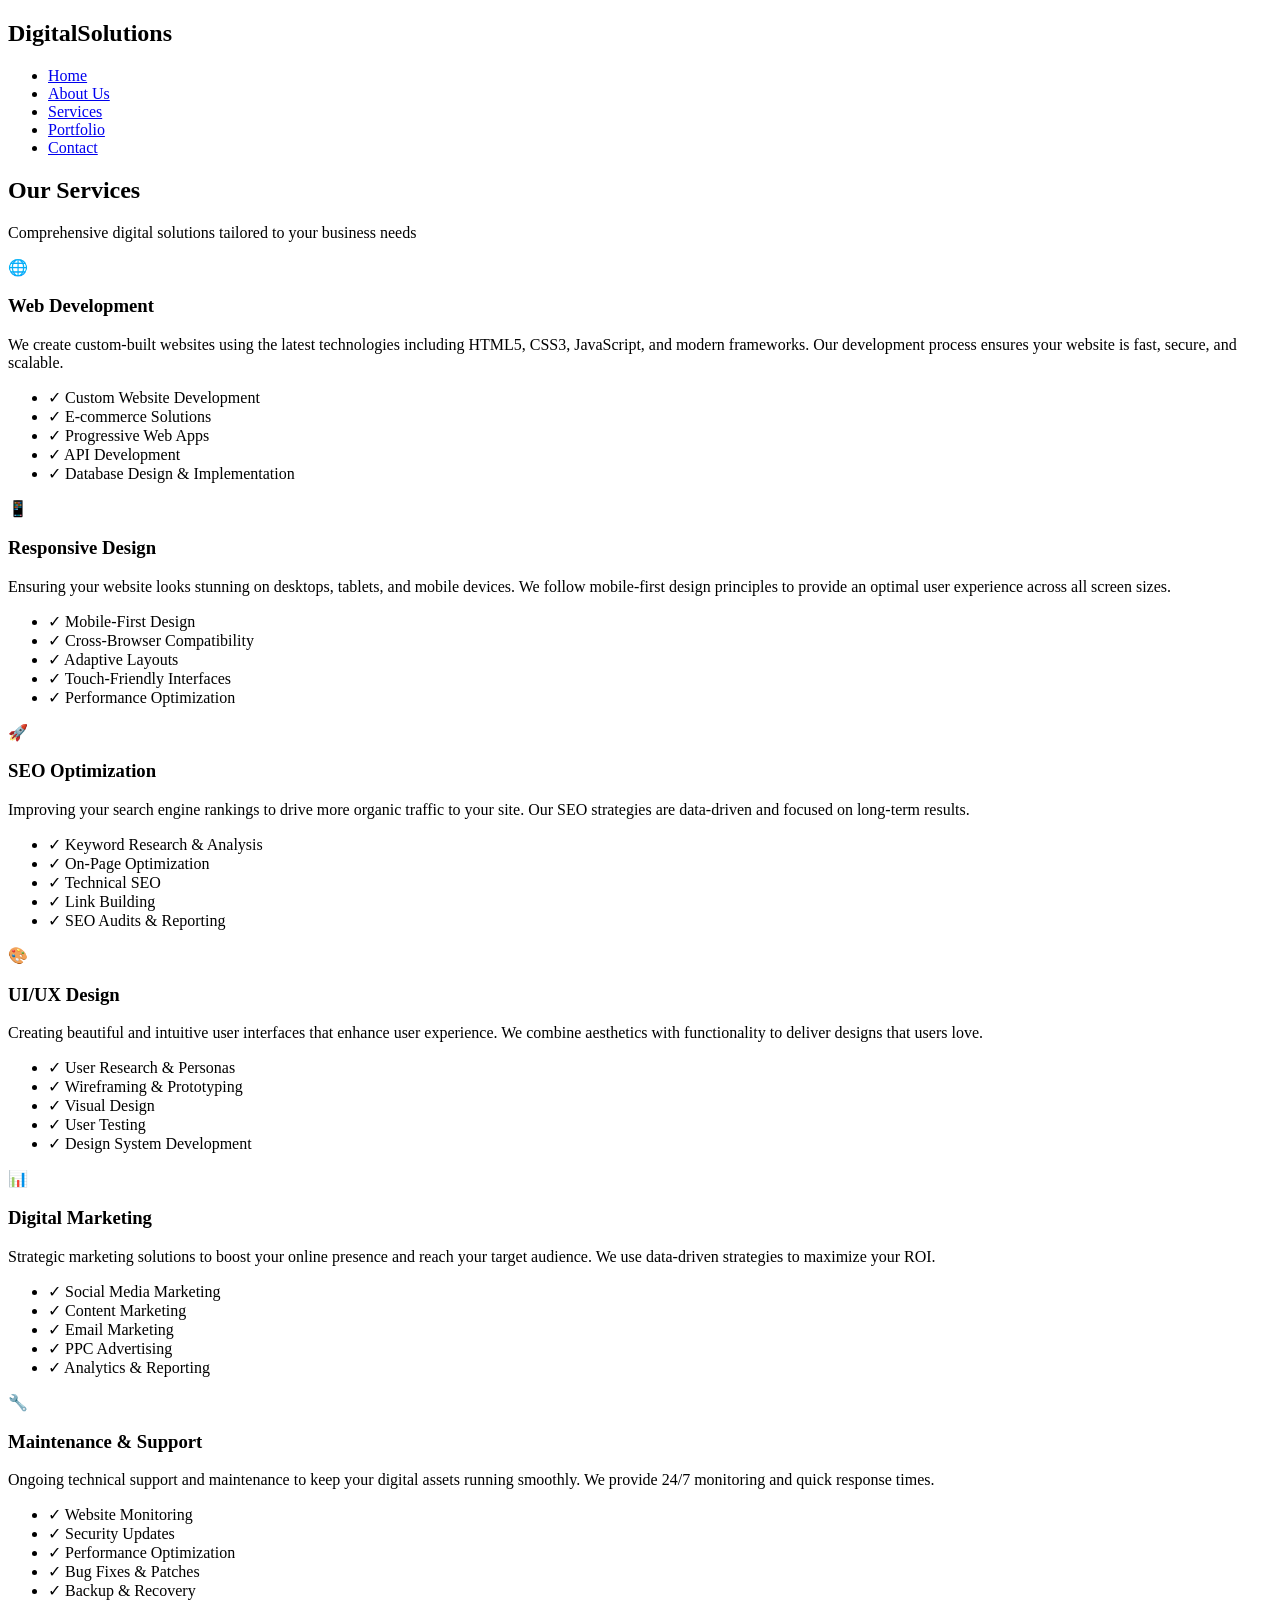
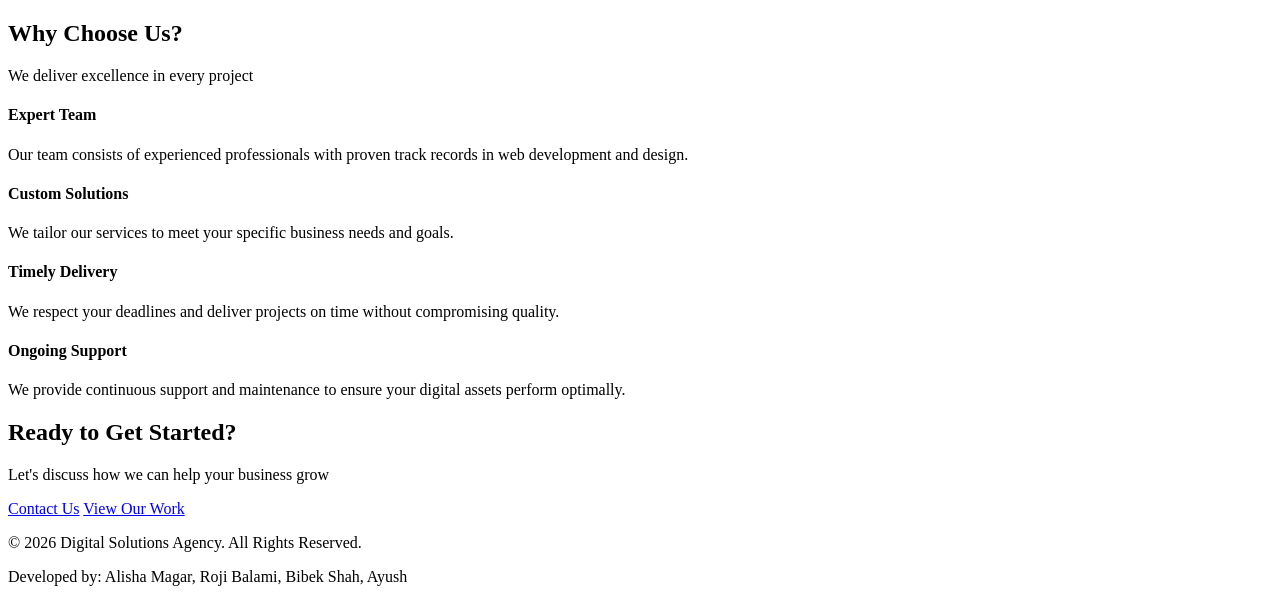
==== services.html @ 6f17cbc4 "Add files via upload" ====
<!DOCTYPE html>
<html lang="en">
<head>
    <meta charset="UTF-8">
    <meta name="viewport" content="width=device-width, initial-scale=1.0">
    <meta name="description" content="Our Services - Digital Solutions Agency">
    <title>Services | Digital Solutions Agency</title>
    <link rel="stylesheet" href="css/style.css">
</head>
<body>
    <header>
        <nav id="navbar">
            <div class="container">
                <h1 class="logo">Digital<span>Solutions</span></h1>
                <ul id="nav-links">
                    <li><a href="index.html">Home</a></li>
                    <li><a href="index.html#about">About Us</a></li>
                    <li><a href="services.html" class="active">Services</a></li>
                    <li><a href="portfolio.html">Portfolio</a></li>
                    <li><a href="index.html#contact">Contact</a></li>
                </ul>
                <div class="menu-toggle" id="mobile-menu">
                    <span class="bar"></span>
                    <span class="bar"></span>
                    <span class="bar"></span>
                </div>
            </div>
        </nav>
    </header>

    <section class="hero-small">
        <div class="container">
            <h2>Our Services</h2>
            <p>Comprehensive digital solutions tailored to your business needs</p>
        </div>
    </section>

    <section class="section">
        <div class="container">
            <div class="services-detailed">
                <div class="service-detail-card">
                    <div class="service-icon">🌐</div>
                    <h3>Web Development</h3>
                    <p>We create custom-built websites using the latest technologies including HTML5, CSS3, JavaScript, and modern frameworks. Our development process ensures your website is fast, secure, and scalable.</p>
                    <ul class="service-features">
                        <li>✓ Custom Website Development</li>
                        <li>✓ E-commerce Solutions</li>
                        <li>✓ Progressive Web Apps</li>
                        <li>✓ API Development</li>
                        <li>✓ Database Design & Implementation</li>
                    </ul>
                </div>

                <div class="service-detail-card">
                    <div class="service-icon">📱</div>
                    <h3>Responsive Design</h3>
                    <p>Ensuring your website looks stunning on desktops, tablets, and mobile devices. We follow mobile-first design principles to provide an optimal user experience across all screen sizes.</p>
                    <ul class="service-features">
                        <li>✓ Mobile-First Design</li>
                        <li>✓ Cross-Browser Compatibility</li>
                        <li>✓ Adaptive Layouts</li>
                        <li>✓ Touch-Friendly Interfaces</li>
                        <li>✓ Performance Optimization</li>
                    </ul>
                </div>

                <div class="service-detail-card">
                    <div class="service-icon">🚀</div>
                    <h3>SEO Optimization</h3>
                    <p>Improving your search engine rankings to drive more organic traffic to your site. Our SEO strategies are data-driven and focused on long-term results.</p>
                    <ul class="service-features">
                        <li>✓ Keyword Research & Analysis</li>
                        <li>✓ On-Page Optimization</li>
                        <li>✓ Technical SEO</li>
                        <li>✓ Link Building</li>
                        <li>✓ SEO Audits & Reporting</li>
                    </ul>
                </div>

                <div class="service-detail-card">
                    <div class="service-icon">🎨</div>
                    <h3>UI/UX Design</h3>
                    <p>Creating beautiful and intuitive user interfaces that enhance user experience. We combine aesthetics with functionality to deliver designs that users love.</p>
                    <ul class="service-features">
                        <li>✓ User Research & Personas</li>
                        <li>✓ Wireframing & Prototyping</li>
                        <li>✓ Visual Design</li>
                        <li>✓ User Testing</li>
                        <li>✓ Design System Development</li>
                    </ul>
                </div>

                <div class="service-detail-card">
                    <div class="service-icon">📊</div>
                    <h3>Digital Marketing</h3>
                    <p>Strategic marketing solutions to boost your online presence and reach your target audience. We use data-driven strategies to maximize your ROI.</p>
                    <ul class="service-features">
                        <li>✓ Social Media Marketing</li>
                        <li>✓ Content Marketing</li>
                        <li>✓ Email Marketing</li>
                        <li>✓ PPC Advertising</li>
                        <li>✓ Analytics & Reporting</li>
                    </ul>
                </div>

                <div class="service-detail-card">
                    <div class="service-icon">🔧</div>
                    <h3>Maintenance & Support</h3>
                    <p>Ongoing technical support and maintenance to keep your digital assets running smoothly. We provide 24/7 monitoring and quick response times.</p>
                    <ul class="service-features">
                        <li>✓ Website Monitoring</li>
                        <li>✓ Security Updates</li>
                        <li>✓ Performance Optimization</li>
                        <li>✓ Bug Fixes & Patches</li>
                        <li>✓ Backup & Recovery</li>
                    </ul>
                </div>
            </div>
        </div>
    </section>

    <section class="section bg-light">
        <div class="container">
            <div class="section-header">
                <h2>Why Choose Us?</h2>
                <p>We deliver excellence in every project</p>
            </div>
            <div class="why-choose-grid">
                <div class="why-card">
                    <h4>Expert Team</h4>
                    <p>Our team consists of experienced professionals with proven track records in web development and design.</p>
                </div>
                <div class="why-card">
                    <h4>Custom Solutions</h4>
                    <p>We tailor our services to meet your specific business needs and goals.</p>
                </div>
                <div class="why-card">
                    <h4>Timely Delivery</h4>
                    <p>We respect your deadlines and deliver projects on time without compromising quality.</p>
                </div>
                <div class="why-card">
                    <h4>Ongoing Support</h4>
                    <p>We provide continuous support and maintenance to ensure your digital assets perform optimally.</p>
                </div>
            </div>
        </div>
    </section>

    <section class="section">
        <div class="container">
            <div class="section-header">
                <h2>Ready to Get Started?</h2>
                <p>Let's discuss how we can help your business grow</p>
            </div>
            <div class="cta-buttons">
                <a href="index.html#contact" class="btn">Contact Us</a>
                <a href="portfolio.html" class="btn btn-secondary">View Our Work</a>
            </div>
        </div>
    </section>

    <footer>
        <div class="container">
            <p>&copy; 2026 Digital Solutions Agency. All Rights Reserved.</p>
            <p>Developed by: Alisha Magar, Roji Balami, Bibek Shah, Ayush</p>
        </div>
    </footer>

    <script src="js/main.js"></script>
</body>
</html>
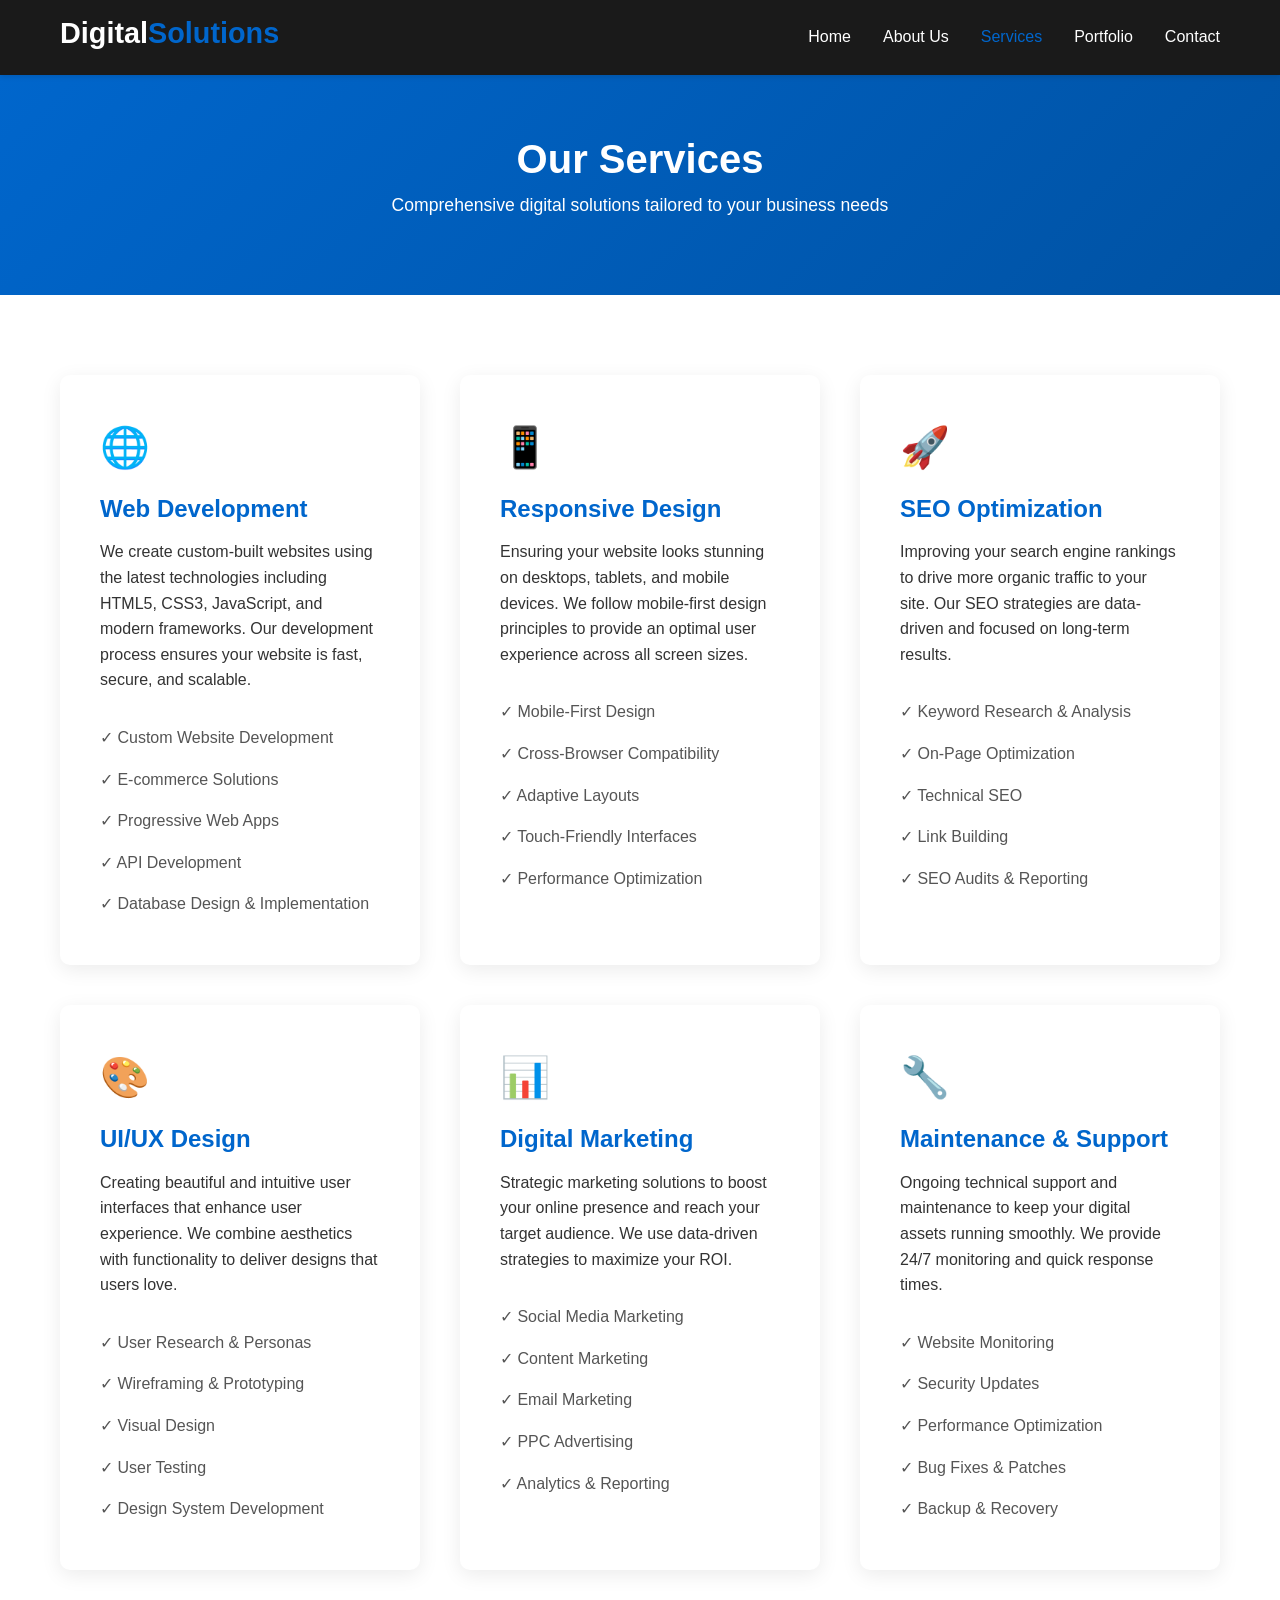
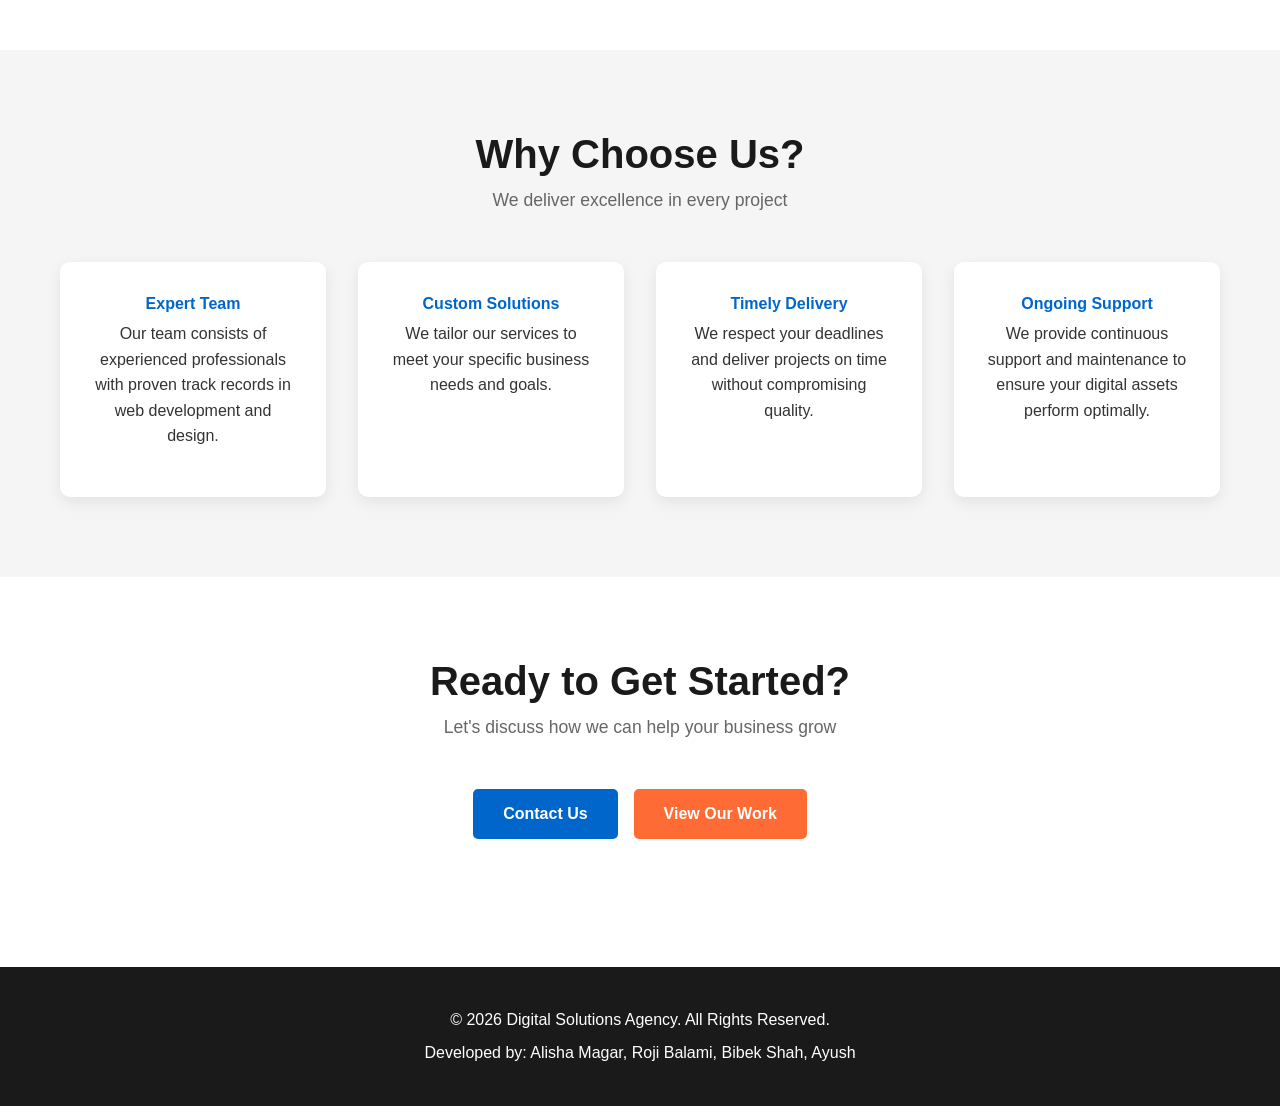
==== commit 2d1302e0: "Update services.html" ====
--- a/services.html
+++ b/services.html
@@ -5,7 +5,7 @@
     <meta name="viewport" content="width=device-width, initial-scale=1.0">
     <meta name="description" content="Our Services - Digital Solutions Agency">
     <title>Services | Digital Solutions Agency</title>
-    <link rel="stylesheet" href="css/style.css">
+    <link rel="stylesheet" href="style.css">
 </head>
 <body>
     <header>
--- a/style.css
+++ b/style.css
@@ -0,0 +1,683 @@
+/* ===== Global Styles ===== */
+* {
+    margin: 0;
+    padding: 0;
+    box-sizing: border-box;
+}
+
+:root {
+    --primary-color: #0066cc;
+    --secondary-color: #ff6b35;
+    --dark-color: #1a1a1a;
+    --light-color: #f5f5f5;
+    --text-color: #333;
+    --border-color: #ddd;
+    --transition: all 0.3s ease;
+}
+
+html {
+    scroll-behavior: smooth;
+}
+
+body {
+    font-family: 'Segoe UI', Tahoma, Geneva, Verdana, sans-serif;
+    line-height: 1.6;
+    color: var(--text-color);
+    background-color: #fff;
+}
+
+.container {
+    max-width: 1200px;
+    margin: 0 auto;
+    padding: 0 20px;
+}
+
+/* ===== Typography ===== */
+h1, h2, h3, h4, h5, h6 {
+    line-height: 1.2;
+    margin-bottom: 0.5rem;
+}
+
+h2 {
+    font-size: 2.5rem;
+    color: var(--dark-color);
+}
+
+h3 {
+    font-size: 1.5rem;
+    color: var(--dark-color);
+}
+
+p {
+    margin-bottom: 1rem;
+}
+
+/* ===== Header & Navigation ===== */
+header {
+    background-color: var(--dark-color);
+    color: white;
+    position: sticky;
+    top: 0;
+    z-index: 100;
+    box-shadow: 0 2px 5px rgba(0, 0, 0, 0.1);
+}
+
+nav {
+    padding: 1rem 0;
+}
+
+nav .container {
+    display: flex;
+    justify-content: space-between;
+    align-items: center;
+}
+
+.logo {
+    font-size: 1.8rem;
+    font-weight: bold;
+}
+
+.logo span {
+    color: var(--primary-color);
+}
+
+#nav-links {
+    display: flex;
+    list-style: none;
+    gap: 2rem;
+}
+
+#nav-links a {
+    color: white;
+    text-decoration: none;
+    transition: var(--transition);
+    font-weight: 500;
+}
+
+#nav-links a:hover,
+#nav-links a.active {
+    color: var(--primary-color);
+}
+
+.menu-toggle {
+    display: none;
+    flex-direction: column;
+    cursor: pointer;
+}
+
+.bar {
+    width: 25px;
+    height: 3px;
+    background-color: white;
+    margin: 5px 0;
+    transition: var(--transition);
+}
+
+/* ===== Buttons ===== */
+.btn {
+    display: inline-block;
+    padding: 12px 30px;
+    background-color: var(--primary-color);
+    color: white;
+    text-decoration: none;
+    border: none;
+    border-radius: 5px;
+    cursor: pointer;
+    font-size: 1rem;
+    font-weight: 600;
+    transition: var(--transition);
+}
+
+.btn:hover {
+    background-color: #0052a3;
+    transform: translateY(-2px);
+    box-shadow: 0 5px 15px rgba(0, 102, 204, 0.3);
+}
+
+.btn-secondary {
+    background-color: var(--secondary-color);
+}
+
+.btn-secondary:hover {
+    background-color: #e55a2b;
+}
+
+.btn-block {
+    width: 100%;
+    display: block;
+}
+
+/* ===== Hero Section ===== */
+.hero {
+    background: linear-gradient(135deg, var(--primary-color) 0%, #0052a3 100%);
+    color: white;
+    padding: 100px 0;
+    text-align: center;
+}
+
+.hero-content h2 {
+    color: white;
+    font-size: 3.5rem;
+    margin-bottom: 1.5rem;
+}
+
+.hero-content p {
+    font-size: 1.3rem;
+    margin-bottom: 2rem;
+}
+
+.hero-small {
+    background: linear-gradient(135deg, var(--primary-color) 0%, #0052a3 100%);
+    color: white;
+    padding: 60px 0;
+    text-align: center;
+}
+
+.hero-small h2 {
+    color: white;
+    font-size: 2.5rem;
+    margin-bottom: 0.5rem;
+}
+
+.hero-small p {
+    font-size: 1.1rem;
+}
+
+/* ===== Sections ===== */
+.section {
+    padding: 80px 0;
+}
+
+.section.bg-light {
+    background-color: var(--light-color);
+}
+
+.section-header {
+    text-align: center;
+    margin-bottom: 3rem;
+}
+
+.section-header h2 {
+    margin-bottom: 0.5rem;
+}
+
+.section-header p {
+    font-size: 1.1rem;
+    color: #666;
+}
+
+/* ===== About Section ===== */
+.about-content {
+    display: grid;
+    grid-template-columns: 1fr 1fr;
+    gap: 3rem;
+    align-items: center;
+}
+
+.about-text h3 {
+    margin-bottom: 1rem;
+}
+
+.team-list {
+    list-style: none;
+    margin-top: 1.5rem;
+}
+
+.team-list li {
+    padding: 0.5rem 0;
+    border-bottom: 1px solid var(--border-color);
+}
+
+.about-image img {
+    width: 100%;
+    border-radius: 10px;
+    box-shadow: 0 10px 30px rgba(0, 0, 0, 0.1);
+}
+
+/* ===== Services Section ===== */
+.services-grid {
+    display: grid;
+    grid-template-columns: repeat(auto-fit, minmax(300px, 1fr));
+    gap: 2rem;
+    margin-bottom: 2rem;
+}
+
+.service-card {
+    background: white;
+    padding: 2rem;
+    border-radius: 10px;
+    text-align: center;
+    box-shadow: 0 5px 15px rgba(0, 0, 0, 0.08);
+    transition: var(--transition);
+}
+
+.service-card:hover {
+    transform: translateY(-10px);
+    box-shadow: 0 15px 30px rgba(0, 0, 0, 0.15);
+}
+
+.service-card .icon {
+    font-size: 3rem;
+    margin-bottom: 1rem;
+}
+
+.service-card h3 {
+    margin-bottom: 1rem;
+    color: var(--primary-color);
+}
+
+.service-card p {
+    color: #666;
+    font-size: 0.95rem;
+}
+
+/* ===== Services Detail Page ===== */
+.services-detailed {
+    display: grid;
+    grid-template-columns: repeat(auto-fit, minmax(350px, 1fr));
+    gap: 2.5rem;
+}
+
+.service-detail-card {
+    background: white;
+    padding: 2.5rem;
+    border-radius: 10px;
+    box-shadow: 0 5px 20px rgba(0, 0, 0, 0.08);
+    transition: var(--transition);
+}
+
+.service-detail-card:hover {
+    box-shadow: 0 15px 40px rgba(0, 0, 0, 0.15);
+}
+
+.service-detail-card .service-icon {
+    font-size: 2.5rem;
+    margin-bottom: 1rem;
+}
+
+.service-detail-card h3 {
+    color: var(--primary-color);
+    margin-bottom: 1rem;
+}
+
+.service-features {
+    list-style: none;
+    margin-top: 1.5rem;
+}
+
+.service-features li {
+    padding: 0.5rem 0;
+    color: #555;
+}
+
+.why-choose-grid {
+    display: grid;
+    grid-template-columns: repeat(auto-fit, minmax(250px, 1fr));
+    gap: 2rem;
+}
+
+.why-card {
+    background: white;
+    padding: 2rem;
+    border-radius: 10px;
+    text-align: center;
+    box-shadow: 0 5px 15px rgba(0, 0, 0, 0.08);
+}
+
+.why-card h4 {
+    color: var(--primary-color);
+    margin-bottom: 0.5rem;
+}
+
+/* ===== Portfolio Section ===== */
+.portfolio-grid {
+    display: grid;
+    grid-template-columns: repeat(auto-fit, minmax(250px, 1fr));
+    gap: 2rem;
+    margin-bottom: 2rem;
+}
+
+.portfolio-item {
+    position: relative;
+    overflow: hidden;
+    border-radius: 10px;
+    height: 250px;
+    cursor: pointer;
+}
+
+.portfolio-item img {
+    width: 100%;
+    height: 100%;
+    object-fit: cover;
+    transition: var(--transition);
+}
+
+.portfolio-item:hover img {
+    transform: scale(1.1);
+}
+
+.portfolio-overlay {
+    position: absolute;
+    top: 0;
+    left: 0;
+    width: 100%;
+    height: 100%;
+    background: rgba(0, 102, 204, 0.9);
+    display: flex;
+    flex-direction: column;
+    justify-content: center;
+    align-items: center;
+    color: white;
+    text-align: center;
+    opacity: 0;
+    transition: var(--transition);
+}
+
+.portfolio-item:hover .portfolio-overlay {
+    opacity: 1;
+}
+
+.portfolio-overlay h3 {
+    color: white;
+    margin-bottom: 0.5rem;
+}
+
+.portfolio-overlay p {
+    margin: 0;
+    font-size: 0.9rem;
+}
+
+/* ===== Portfolio Page ===== */
+.portfolio-filters {
+    display: flex;
+    justify-content: center;
+    gap: 1rem;
+    margin-bottom: 3rem;
+    flex-wrap: wrap;
+}
+
+.filter-btn {
+    padding: 10px 20px;
+    border: 2px solid var(--primary-color);
+    background: white;
+    color: var(--primary-color);
+    border-radius: 25px;
+    cursor: pointer;
+    transition: var(--transition);
+    font-weight: 600;
+}
+
+.filter-btn:hover,
+.filter-btn.active {
+    background: var(--primary-color);
+    color: white;
+}
+
+.portfolio-grid-full {
+    display: grid;
+    grid-template-columns: repeat(auto-fit, minmax(400px, 1fr));
+    gap: 3rem;
+}
+
+.portfolio-item-full {
+    background: white;
+    border-radius: 10px;
+    overflow: hidden;
+    box-shadow: 0 5px 20px rgba(0, 0, 0, 0.08);
+    transition: var(--transition);
+}
+
+.portfolio-item-full:hover {
+    box-shadow: 0 15px 40px rgba(0, 0, 0, 0.15);
+    transform: translateY(-5px);
+}
+
+.portfolio-item-full img {
+    width: 100%;
+    height: 250px;
+    object-fit: cover;
+}
+
+.portfolio-content {
+    padding: 2rem;
+}
+
+.portfolio-content h3 {
+    color: var(--primary-color);
+    margin-bottom: 0.5rem;
+}
+
+.portfolio-content .category {
+    color: var(--secondary-color);
+    font-weight: 600;
+    font-size: 0.9rem;
+    margin-bottom: 1rem;
+}
+
+.portfolio-content .description {
+    color: #666;
+    margin-bottom: 1.5rem;
+}
+
+.project-details {
+    display: flex;
+    flex-wrap: wrap;
+    gap: 0.5rem;
+}
+
+.tag {
+    display: inline-block;
+    background: var(--light-color);
+    color: var(--primary-color);
+    padding: 5px 12px;
+    border-radius: 20px;
+    font-size: 0.85rem;
+    font-weight: 600;
+}
+
+/* ===== Stats Section ===== */
+.stats-grid {
+    display: grid;
+    grid-template-columns: repeat(auto-fit, minmax(200px, 1fr));
+    gap: 2rem;
+}
+
+.stat-card {
+    text-align: center;
+    padding: 2rem;
+    background: white;
+    border-radius: 10px;
+    box-shadow: 0 5px 15px rgba(0, 0, 0, 0.08);
+}
+
+.stat-card h3 {
+    color: var(--primary-color);
+    font-size: 2.5rem;
+    margin-bottom: 0.5rem;
+}
+
+.stat-card p {
+    color: #666;
+    font-size: 1rem;
+    margin: 0;
+}
+
+/* ===== View More Container ===== */
+.view-more-container {
+    text-align: center;
+    margin-top: 2rem;
+}
+
+.cta-buttons {
+    display: flex;
+    justify-content: center;
+    gap: 1rem;
+    flex-wrap: wrap;
+}
+
+/* ===== Contact Section ===== */
+.contact-container {
+    max-width: 600px;
+    margin: 0 auto;
+}
+
+#contact-form {
+    background: white;
+    padding: 2rem;
+    border-radius: 10px;
+    box-shadow: 0 5px 20px rgba(0, 0, 0, 0.08);
+}
+
+.form-group {
+    margin-bottom: 1.5rem;
+}
+
+.form-group label {
+    display: block;
+    margin-bottom: 0.5rem;
+    font-weight: 600;
+    color: var(--text-color);
+}
+
+.form-group input,
+.form-group textarea {
+    width: 100%;
+    padding: 12px;
+    border: 1px solid var(--border-color);
+    border-radius: 5px;
+    font-family: inherit;
+    font-size: 1rem;
+    transition: var(--transition);
+}
+
+.form-group input:focus,
+.form-group textarea:focus {
+    outline: none;
+    border-color: var(--primary-color);
+    box-shadow: 0 0 5px rgba(0, 102, 204, 0.3);
+}
+
+/* ===== Footer ===== */
+footer {
+    background-color: var(--dark-color);
+    color: white;
+    text-align: center;
+    padding: 2rem 0;
+    margin-top: 3rem;
+}
+
+footer p {
+    margin: 0.5rem 0;
+}
+
+/* ===== Responsive Design ===== */
+@media (max-width: 768px) {
+    .menu-toggle {
+        display: flex;
+    }
+
+    #nav-links {
+        position: absolute;
+        top: 70px;
+        left: -100%;
+        flex-direction: column;
+        background-color: var(--dark-color);
+        width: 100%;
+        text-align: center;
+        transition: 0.3s;
+        gap: 0;
+        padding: 2rem 0;
+    }
+
+    #nav-links.active {
+        left: 0;
+    }
+
+    #nav-links li {
+        padding: 1rem 0;
+    }
+
+    .hero-content h2 {
+        font-size: 2rem;
+    }
+
+    .hero-content p {
+        font-size: 1rem;
+    }
+
+    .about-content {
+        grid-template-columns: 1fr;
+    }
+
+    .services-grid,
+    .services-detailed {
+        grid-template-columns: 1fr;
+    }
+
+    .portfolio-grid-full {
+        grid-template-columns: 1fr;
+    }
+
+    .stats-grid {
+        grid-template-columns: repeat(2, 1fr);
+    }
+
+    h2 {
+        font-size: 2rem;
+    }
+
+    .cta-buttons {
+        flex-direction: column;
+    }
+
+    .cta-buttons .btn {
+        width: 100%;
+    }
+}
+
+@media (max-width: 480px) {
+    .container {
+        padding: 0 15px;
+    }
+
+    h2 {
+        font-size: 1.5rem;
+    }
+
+    h3 {
+        font-size: 1.2rem;
+    }
+
+    .hero-content h2 {
+        font-size: 1.5rem;
+    }
+
+    .hero-content p {
+        font-size: 0.9rem;
+    }
+
+    .hero {
+        padding: 50px 0;
+    }
+
+    .section {
+        padding: 40px 0;
+    }
+
+    .portfolio-grid-full {
+        grid-template-columns: 1fr;
+    }
+
+    .stats-grid {
+        grid-template-columns: 1fr;
+    }
+
+    .portfolio-filters {
+        gap: 0.5rem;
+    }
+
+    .filter-btn {
+        padding: 8px 15px;
+        font-size: 0.9rem;
+    }
+}
